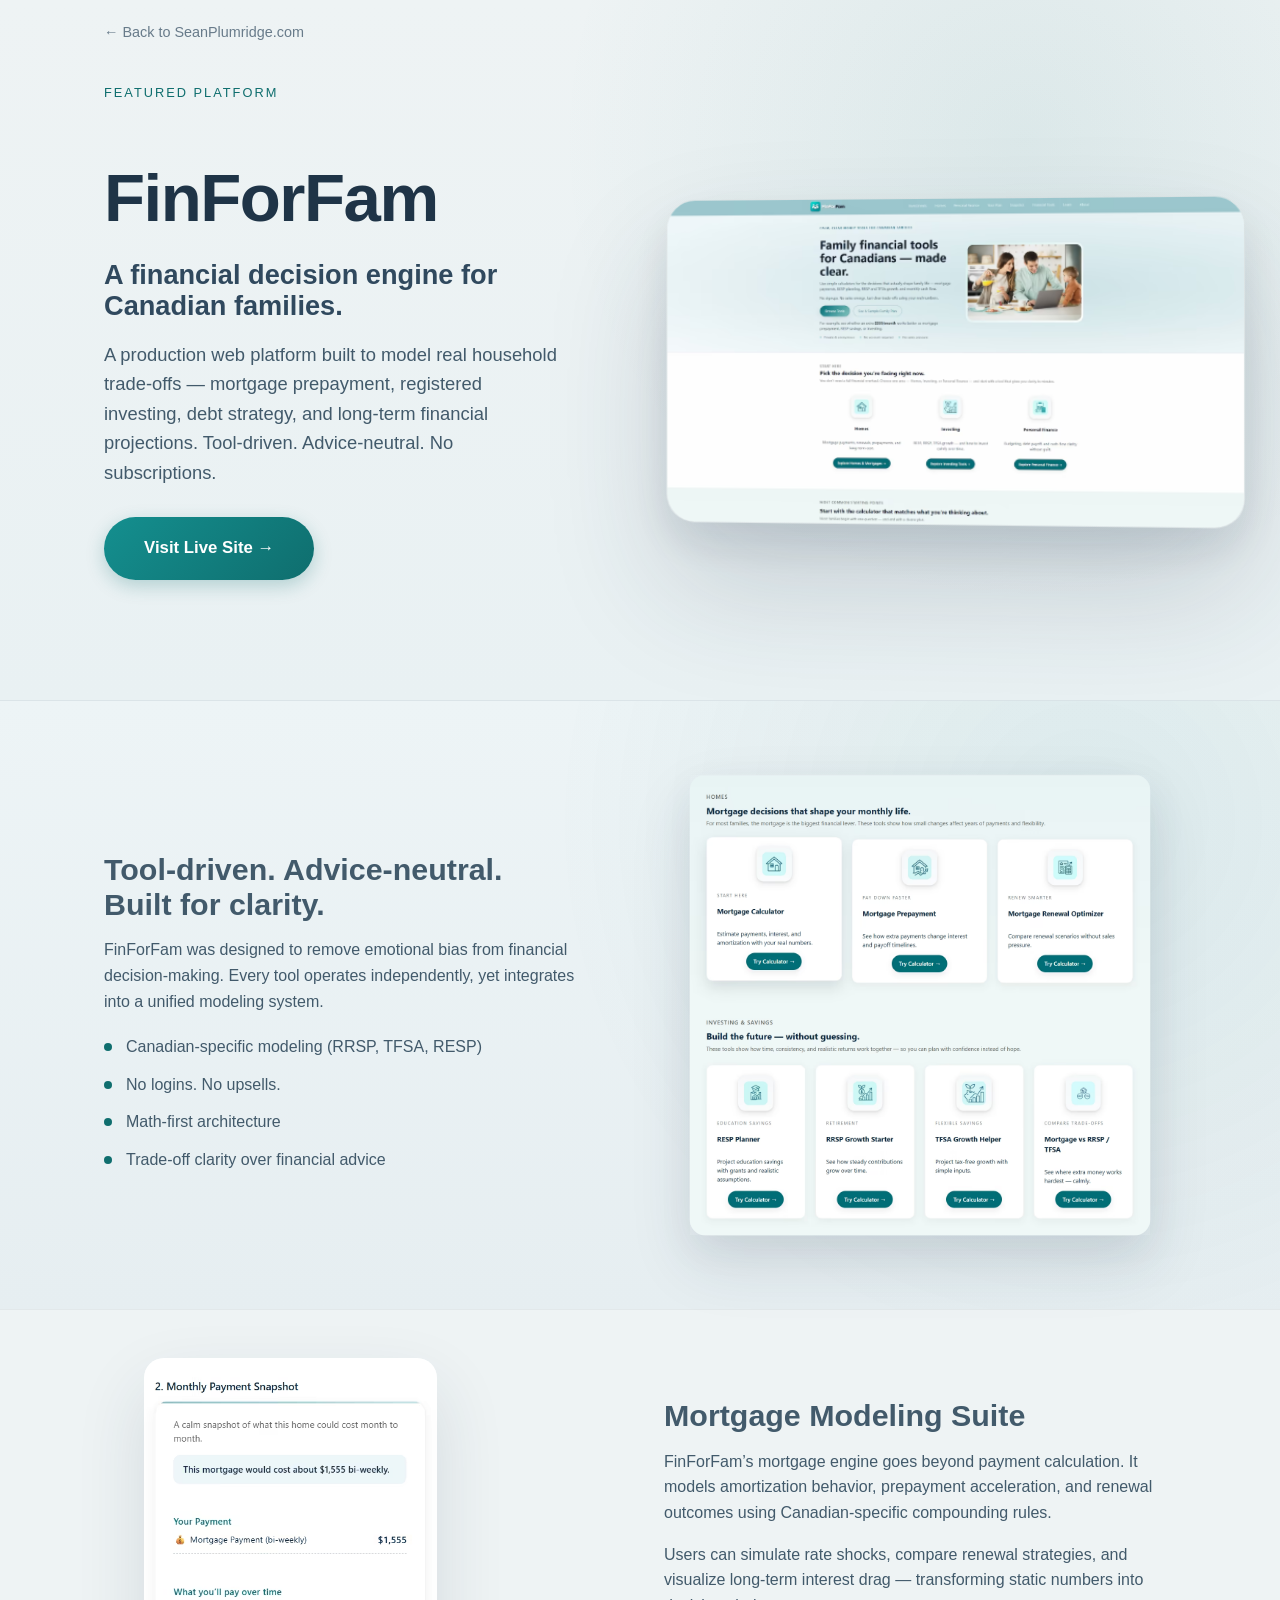
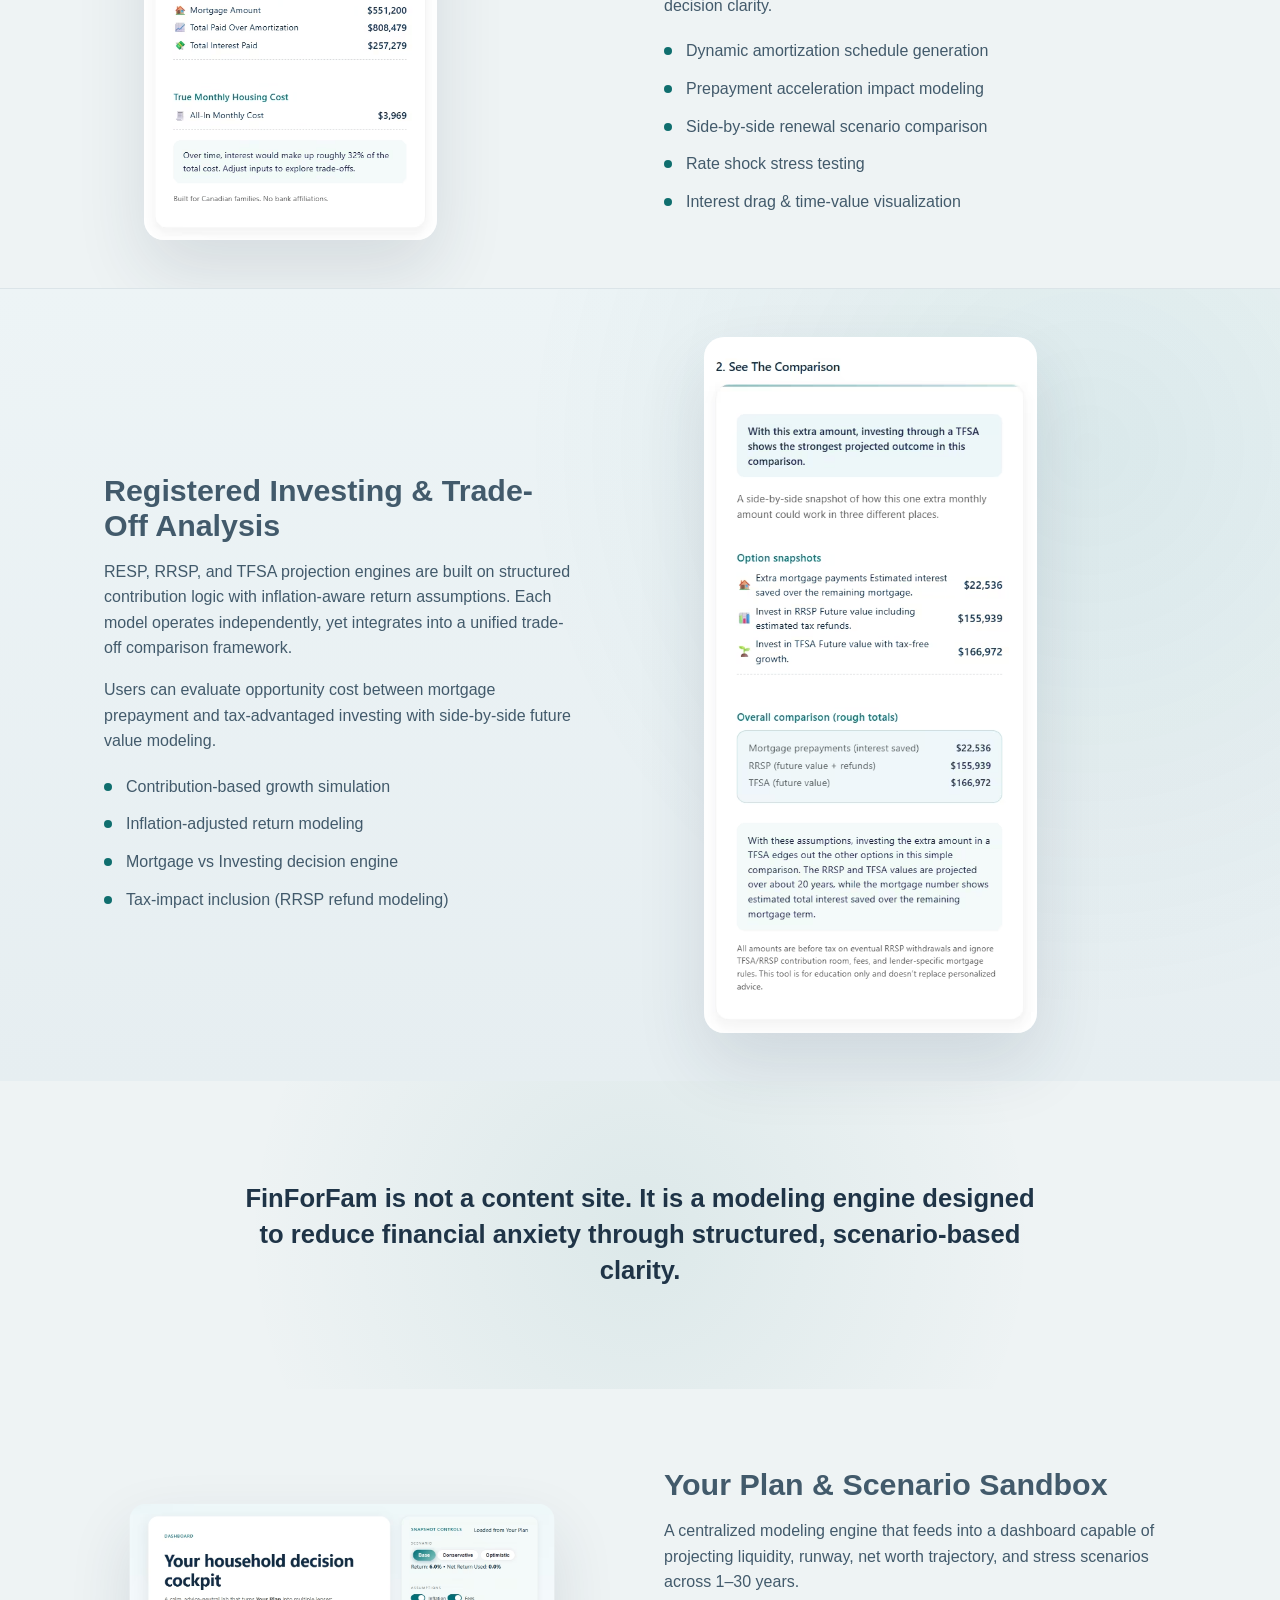
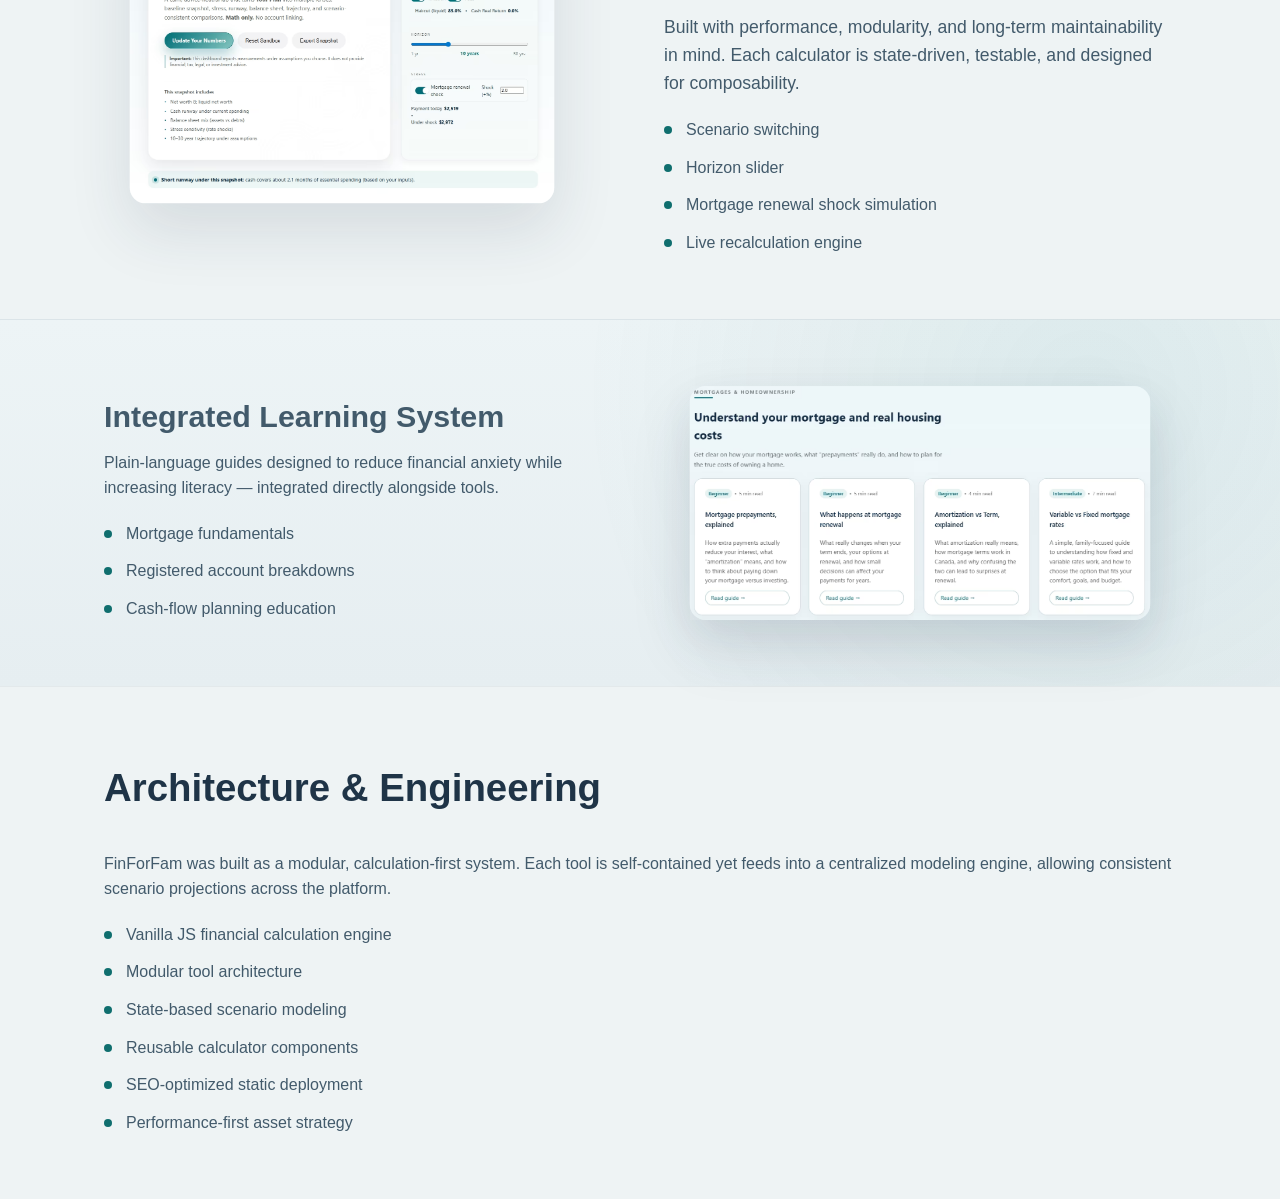
==== finforfam.html @ 91a21d4d "Updates Feb23" ====
<!doctype html>
<html lang="en">
<head>
  <meta charset="utf-8" />
  <meta name="viewport" content="width=device-width, initial-scale=1" />

  <title>FinForFam — Financial Decision Engine for Canadian Families</title>
  <meta name="description"
        content="FinForFam is a tool-driven financial platform for Canadian families. Mortgage modeling, RRSP & TFSA projections, household scenario sandbox, and advice-neutral financial clarity." />

  <link rel="stylesheet" href="fffstyles.css" />
</head>

<body>

<main>

    <header class="omr-header">
        <div class="container omr-header-inner">
        <a href="/" class="omr-back">← Back to SeanPlumridge.com</a>
        </div>
    </header>

  <!-- HERO -->
  <section class="section reveal hero-section">
    <div class="container hero-grid">

      <div class="hero-text">
        <p class="section-kicker">Featured Platform</p>
        <h1>FinForFam</h1>
        <h2 class="hero-subtitle">
          A financial decision engine for Canadian families.
        </h2>

        <p class="hero-lead">
          A production web platform built to model real household trade-offs —
          mortgage prepayment, registered investing, debt strategy,
          and long-term financial projections.
          Tool-driven. Advice-neutral. No subscriptions.
        </p>

        <div class="hero-actions">
          <a href="https://finforfam.ca" target="_blank" class="btn btn-primary">
            Visit Live Site →
          </a>
        </div>
      </div>

      <div class="hero-image">
        <img src="Images/finforfamHomePage2.avif"
             alt="FinForFam Homepage Interface">
      </div>

    </div>
  </section>



  <!-- PHILOSOPHY -->
  <section class="section reveal section-alt">
    <div class="container work-grid">

      <div>
        <h3>Tool-driven. Advice-neutral. Built for clarity.</h3>
        <p>
          FinForFam was designed to remove emotional bias from financial
          decision-making. Every tool operates independently, yet integrates
          into a unified modeling system.
        </p>

        <ul class="work-points reveal-stagger">
          <li>Canadian-specific modeling (RRSP, TFSA, RESP)</li>
          <li>No logins. No upsells.</li>
          <li>Math-first architecture</li>
          <li>Trade-off clarity over financial advice</li>
        </ul>
      </div>

      <div class="work-screenshot">
        <img src="Images/finforfamToolGrid.avif"
             alt="FinForFam Tool Grid">
      </div>

    </div>
  </section>



  <!-- MORTGAGE SUITE -->
  <section class="section reveal">
    <div class="container work-grid">

      <div class="work-screenshot-lower">
        <img src="Images/finforfamMortgageCalc.avif"
             alt="Mortgage Modeling Suite">
      </div>

      <div>
        <h3>Mortgage Modeling Suite</h3>
        <p>
            FinForFam’s mortgage engine goes beyond payment calculation.
            It models amortization behavior, prepayment acceleration,
            and renewal outcomes using Canadian-specific compounding rules.
        </p>

        <p>
            Users can simulate rate shocks, compare renewal strategies,
            and visualize long-term interest drag — transforming static
            numbers into decision clarity.
        </p>

        <ul class="work-points reveal-stagger">
            <li>Dynamic amortization schedule generation</li>
            <li>Prepayment acceleration impact modeling</li>
            <li>Side-by-side renewal scenario comparison</li>
            <li>Rate shock stress testing</li>
            <li>Interest drag & time-value visualization</li>
        </ul>
      </div>

    </div>
  </section>



  <!-- INVESTING -->
  <section class="section reveal section-alt">
    <div class="container work-grid">

      <div>
        <h3>Registered Investing & Trade-Off Analysis</h3>

        <p>
            RESP, RRSP, and TFSA projection engines are built on structured
            contribution logic with inflation-aware return assumptions.
            Each model operates independently, yet integrates into a unified
            trade-off comparison framework.
        </p>

        <p>
            Users can evaluate opportunity cost between mortgage prepayment
            and tax-advantaged investing with side-by-side future value modeling.
        </p>

        <ul class="work-points reveal-stagger">
            <li>Contribution-based growth simulation</li>
            <li>Inflation-adjusted return modeling</li>
            <li>Mortgage vs Investing decision engine</li>
            <li>Tax-impact inclusion (RRSP refund modeling)</li>
        </ul>
      </div>

      <div class="work-screenshot-lower">
        <img src="Images/finforfamMortvsInvest.avif"
             alt="Investing Tools">
      </div>

    </div>
  </section>

  <section class="emphasis-block">
    <div class="container">
        <p class="emphasis-text">
        FinForFam is not a content site.  
        It is a modeling engine designed to reduce financial anxiety through structured, scenario-based clarity.
        </p>
    </div>
    </section>

  <!-- DASHBOARD -->
  <section class="section reveal">
    <div class="container work-grid">

      <div class="work-screenshot">
        <img src="Images/finforfamDash.avif"
             alt="Financial Snapshot Dashboard">
      </div>

      <div>
        <h3>Your Plan & Scenario Sandbox</h3>
        <p>
          A centralized modeling engine that feeds into a dashboard
          capable of projecting liquidity, runway, net worth trajectory,
          and stress scenarios across 1–30 years.
        </p>

        <p class="engineering-lead">
            Built with performance, modularity, and long-term maintainability in mind.
            Each calculator is state-driven, testable, and designed for composability.
        </p>
        
        <ul class="work-points reveal-stagger">
          <li>Scenario switching</li>
          <li>Horizon slider</li>
          <li>Mortgage renewal shock simulation</li>
          <li>Live recalculation engine</li>
        </ul>
      </div>

    </div>
  </section>



  <!-- LEARNING -->
  <section class="section reveal section-alt">
    <div class="container work-grid">

      <div>
        <h3>Integrated Learning System</h3>
        <p>
          Plain-language guides designed to reduce financial anxiety
          while increasing literacy — integrated directly alongside tools.
        </p>

        <ul class="work-points reveal-stagger">
          <li>Mortgage fundamentals</li>
          <li>Registered account breakdowns</li>
          <li>Cash-flow planning education</li>
        </ul>
      </div>

      <div class="work-screenshot">
        <img src="Images/finforfamLearn.avif"
             alt="Learning Guides">
      </div>

    </div>
  </section>



  <!-- ENGINEERING -->
  <section class="section reveal">
    <div class="container">

      <div class="section-header">
        <h2>Architecture & Engineering</h2>
      </div>

      <p>
        FinForFam was built as a modular, calculation-first system.
        Each tool is self-contained yet feeds into a centralized modeling engine,
        allowing consistent scenario projections across the platform.
      </p>
      <ul class="work-points reveal-stagger">
        <li>Vanilla JS financial calculation engine</li>
        <li>Modular tool architecture</li>
        <li>State-based scenario modeling</li>
        <li>Reusable calculator components</li>
        <li>SEO-optimized static deployment</li>
        <li>Performance-first asset strategy</li>
      </ul>

    </div>
  </section>

</main>

    <script>
        const reveals = document.querySelectorAll('.reveal, .reveal-stagger');

        const observer = new IntersectionObserver(entries => {
        entries.forEach(entry => {
            if (entry.isIntersecting) {
            entry.target.classList.add('visible');
            observer.unobserve(entry.target);
            }
        });
        }, { threshold: 0.15 });

        reveals.forEach(el => observer.observe(el));
    </script>
</body>
</html>
---- fffstyles.css ----
/* ============================
   FINFORFAM PORTFOLIO STYLES
   ============================ */

/* ---------- Root Colors ---------- */

:root {
  --bg-main: #eef3f4;
  --bg-alt: #e3eaec;

  --navy: #1f3447;
  --navy-soft: #30495e;

  --teal: #0f6e6e;
  --teal-hover: #0b5b5b;

  --border-soft: #d5dee2;

  --text-body: #425a6b;
  --text-muted: #6c7f8d;

  --radius-lg: 18px;
  --radius-md: 12px;

  --space-container-x: 1.5rem;
}


/* ---------- Base ---------- */

* {
  box-sizing: border-box;
}

body {
  margin: 0;
  font-family: -apple-system, BlinkMacSystemFont, "Segoe UI",
               Roboto, Helvetica, Arial, sans-serif;
  background: var(--bg-main);
  color: var(--text-body);
  line-height: 1.6;
}

img {
  width: 100%;
  display: block;
  border-radius: var(--radius-md);
}


/* ---------- Layout ---------- */

.container {
  width: 100%;
  max-width: 1120px;
  margin: 0 auto;
  padding-inline: var(--space-container-x);
}

.section {
  padding: 48px 0;
  background: fixedlinear-gradient(
      180deg,
      #edf4f6 0%,
      #e6eef1 100%
    );;
}

.section-alt {
  background:
    radial-gradient(
      circle at 85% 20%,
      rgba(15,110,110,0.08),
      transparent 45%
    ),
    linear-gradient(
      180deg,
      #edf4f6 0%,
      #e6eef1 100%
    );
}


/* ---------- Header ---------- */

.site-header {
  position: absolute;
  width: 100%;
  z-index: 10;
  padding-top: 24px;
}

.header-inner {
  display: flex;
  justify-content: space-between;
  align-items: center;
}

.brand {
  font-weight: 600;
  color: var(--navy);
  text-decoration: none;
  font-size: 1.1rem;
}


/* ---------- Typography ---------- */

.section-kicker {
  text-transform: uppercase;
  letter-spacing: 2px;
  font-size: 0.8rem;
  color: var(--teal);
  margin-bottom: 18px;
}

.section-header h2 {
  font-size: 2.4rem;
  color: var(--navy);
  margin-bottom: 20px;
  font-weight: 700;
}

h3 {
  font-size: 1.9rem;
  font-weight: 700;
  margin-bottom: 12px;
}

.hero-lead {
  font-size: 1.15rem;
  max-width: 720px;
  margin-bottom: 30px;
  color: var(--navy-soft);
}


/* ---------- Buttons ---------- */

.btn {
  display: inline-block;
  padding: 14px 28px;
  border-radius: 999px;
  font-weight: 600;
  text-decoration: none;
  transition: all 0.25s ease;
}

.btn-primary {
  background: linear-gradient(135deg, #148f8f, #0f6e6e);
  color: white;
  box-shadow: 0 6px 18px rgba(15, 110, 110, 0.25);
}

.btn-primary:hover {
  background: linear-gradient(135deg, #0f6e6e, #0b5b5b);
  transform: translateY(-2px);
}


/* ---------- Grid Layout ---------- */

.work-grid {
  display: grid;
  grid-template-columns: 1fr 1fr;
  gap: 48px;
  align-items: center;
}

.work-grid > div {
  position: relative;
}

.work-grid > div:first-child {
  padding-right: 40px;
}

/* ---------- Screenshot Styling ---------- */

.work-screenshot {
  padding: 0;
  border: none;
  background: none;
  scale: 90%;
}

.work-screenshot img {
  border-radius: 18px;
  box-shadow:
    0 30px 70px rgba(31,52,71,0.12);
  transition: transform 0.4s ease, box-shadow 0.4s ease;
}

.work-screenshot img:hover {
  transform: translateY(-4px);
  box-shadow:
    0 40px 90px rgba(31,52,71,0.18);
}

.work-screenshot-lower {
  padding: 0;
  border: none;
  background: none;
  width: 65%;
  height: auto;
  margin-left: 40px;
}

.work-screenshot-lower img {
  border-radius: 20px;
  box-shadow:
    0 30px 70px rgba(31,52,71,0.12);
  transition: transform 0.4s ease, box-shadow 0.4s ease;
}

.work-screenshot-lower img:hover {
  transform: translateY(-4px);
  box-shadow:
    0 40px 90px rgba(31,52,71,0.18);
}


/* ---------- Lists ---------- */

.work-points {
  list-style: none;
  padding: 0;
  margin-top: 20px;
}

.work-points li {
  margin-bottom: 12px;
  padding-left: 22px;
  position: relative;
}

.work-points li::before {
  content: "";
  width: 8px;
  height: 8px;
  background: var(--teal);
  border-radius: 50%;
  position: absolute;
  left: 0;
  top: 9px;
}


/* ---------- Footer CTA Section ---------- */

.hero-actions {
  margin-top: 30px;
}


/* ---------- Subtle Polish ---------- */

.section-header {
  margin-bottom: 40px;
}

.section-alt .work-screenshot {
  box-shadow: 0 15px 40px rgba(31, 52, 71, 0.05);
}


/* ---------- Responsive ---------- */

@media (max-width: 900px) {

  .work-grid {
    grid-template-columns: 1fr;
  }

  .section {
    padding: 60px 0;
  }

  .section-header h2 {
    font-size: 2rem;
  }
}

.section p {
  margin-bottom: 16px;
}

.section + .section {
  border-top: 1px solid rgba(31,52,71,0.05);
}
/* ============================
   PREMIUM HERO
   ============================ */

.hero-section {
  padding-top: clamp(80px, 8vh, 110px);
  padding-bottom: clamp(120px, 12vh, 160px);
  position: relative;
  overflow: hidden;
  background:
    radial-gradient(circle at 80% 20%, rgba(15,110,110,0.08), transparent 40%),
    linear-gradient(180deg, #eef3f4 0%, #e9f1f3 100%);
}

.hero-grid {
  display: grid;
  grid-template-columns: 1.05fr 1.15fr;
  gap: 110px;
  align-items: center;
}

/* Typography */
.hero-text {
  margin-top: -10px;
}

.hero-text h1 {
  font-size: 4.2rem;
  font-weight: 800;
  letter-spacing: -1.5px;
  margin-bottom: 6px;
  color: var(--navy);
}

.hero-subtitle {
  font-size: 1.7rem;
  margin-bottom: 14px;
  font-weight: 600;
  color: var(--navy-soft);
  max-width: 600px;
}

.hero-lead {
  font-size: 1.15rem;
  max-width: 560px;
  margin-bottom: 40px;
  color: var(--text-body);
}

/* Screenshot */

.hero-image {
  position: relative;
  transform: scale(1.05);
}

.hero-image img {
  border-radius: 28px;
  border: 1px solid rgba(0,0,0,0.04);
  box-shadow:
    0 60px 120px rgba(31,52,71,0.18),
    0 20px 40px rgba(31,52,71,0.10);
  transform: perspective(1400px) rotateY(-5deg) translateY(30px);
  transition: 0.5s ease;
  width: 110%;
  height: auto;
}

.hero-image img:hover {
  transform: perspective(1400px) rotateY(-2deg) translateY(15px);
}

/* Stronger CTA */

.hero-actions .btn-primary {
  padding: 18px 40px;
  font-size: 1.05rem;
}

h1, h2, h3 {
  line-height: 1.15;
}

p {
  font-size: 1rem;
}

/* Back link */

/* Header */
.omr-header {
  position: absolute;
  width: 100%;
  z-index: 10;
  padding-top: 1.2rem;
}

.omr-back {
  font-size: 0.9rem;
  text-decoration: none;
  color: var(--navy-soft);
  opacity: 0.7;
  transition: opacity 0.3s ease;
}

.omr-back:hover {
  opacity: 1;
}

/* ===== Scroll Reveal ===== */

.reveal {
  opacity: 0;
  transform: translateY(30px);
  transition: opacity 0.8s ease, transform 0.8s ease;
}

.reveal.visible {
  opacity: 1;
  transform: translateY(0);
}

/* Stagger for child elements */
.reveal-stagger > * {
  opacity: 0;
  transform: translateY(20px);
  transition: opacity 0.6s ease, transform 0.6s ease;
}

.reveal-stagger.visible > * {
  opacity: 1;
  transform: translateY(0);
}

.reveal-stagger.visible > *:nth-child(1) { transition-delay: 0.05s; }
.reveal-stagger.visible > *:nth-child(2) { transition-delay: 0.12s; }
.reveal-stagger.visible > *:nth-child(3) { transition-delay: 0.18s; }
.reveal-stagger.visible > *:nth-child(4) { transition-delay: 0.24s; }
.reveal-stagger.visible > *:nth-child(5) { transition-delay: 0.30s; }

.emphasis-block {
  padding: 100px 0;
  text-align: center;
  background:
    radial-gradient(circle at 50% 50%, rgba(15,110,110,0.08), transparent 60%);
}

.emphasis-text {
  font-size: 1.6rem;
  font-weight: 600;
  color: var(--navy);
  max-width: 800px;
  margin: 0 auto;
  line-height: 1.4;
}

.engineering-lead {
  font-size: 1.1rem;
  max-width: 720px;
  margin-bottom: 28px;
}
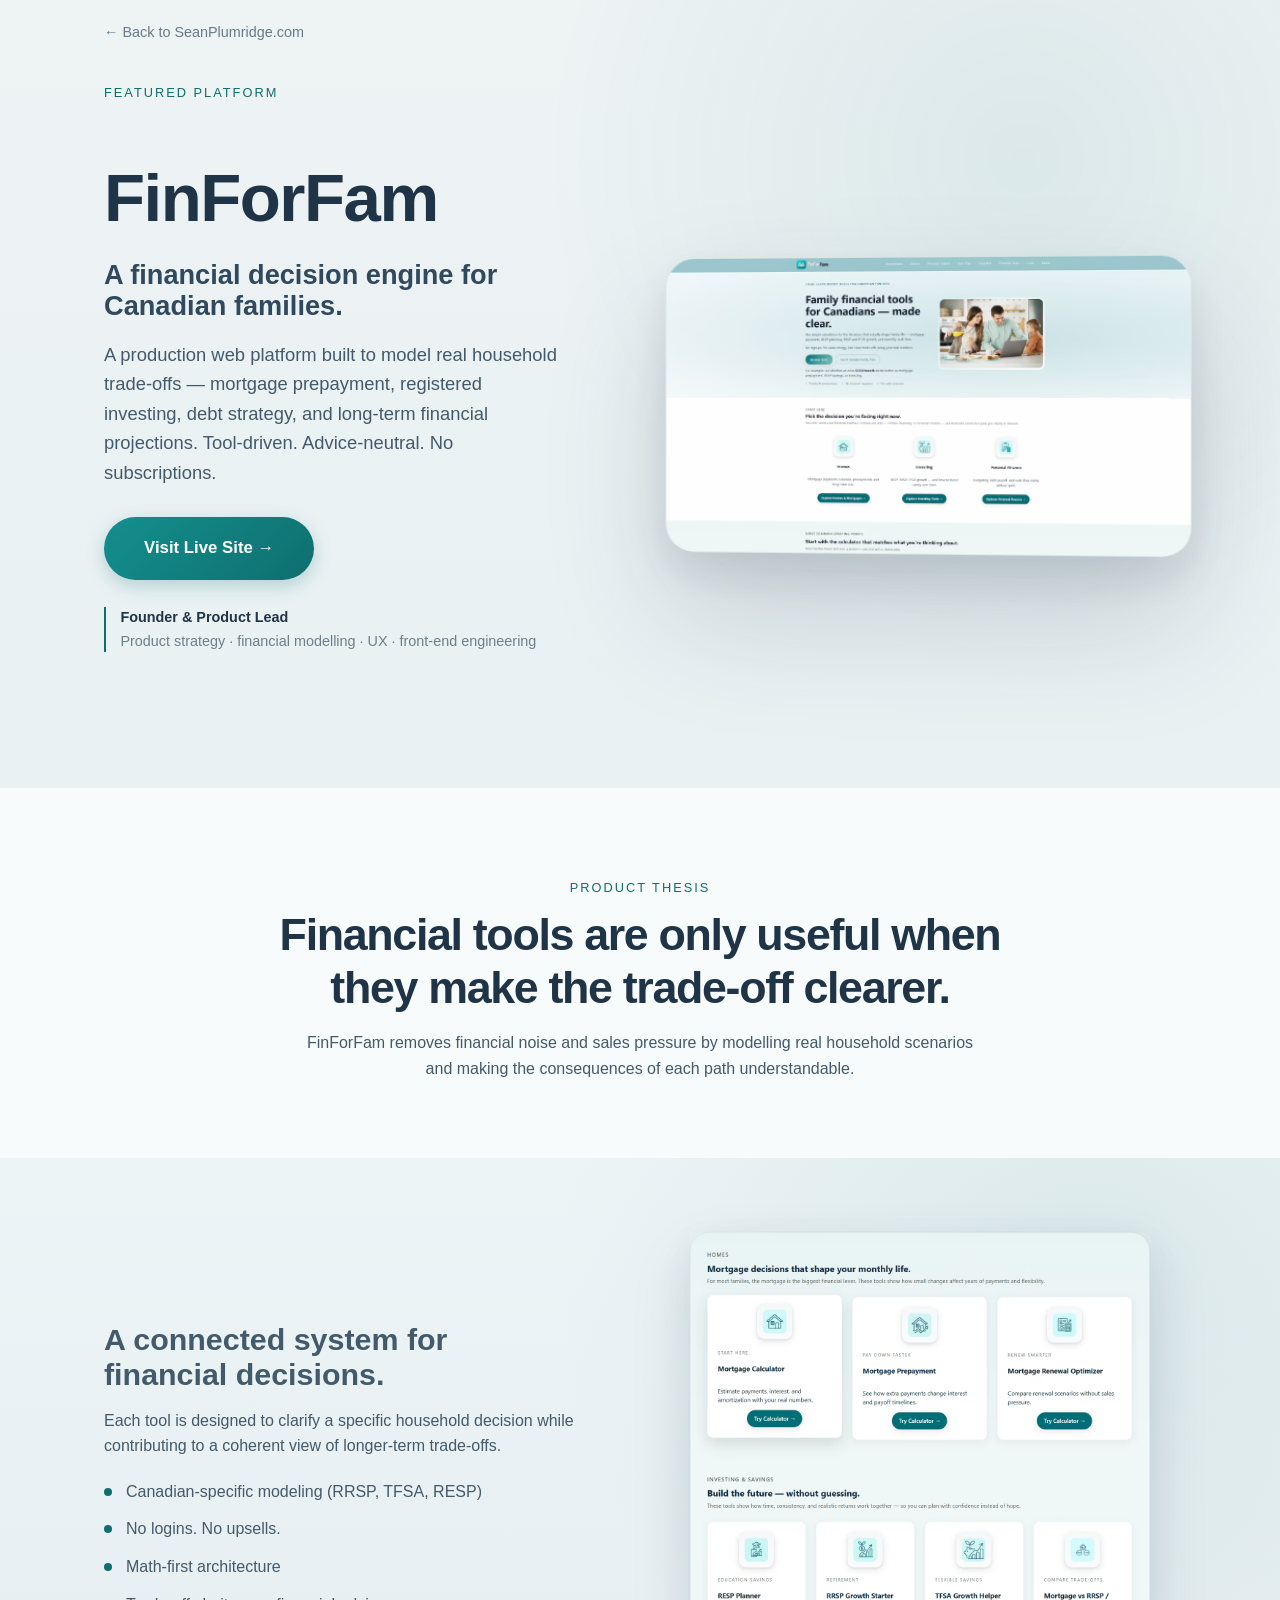
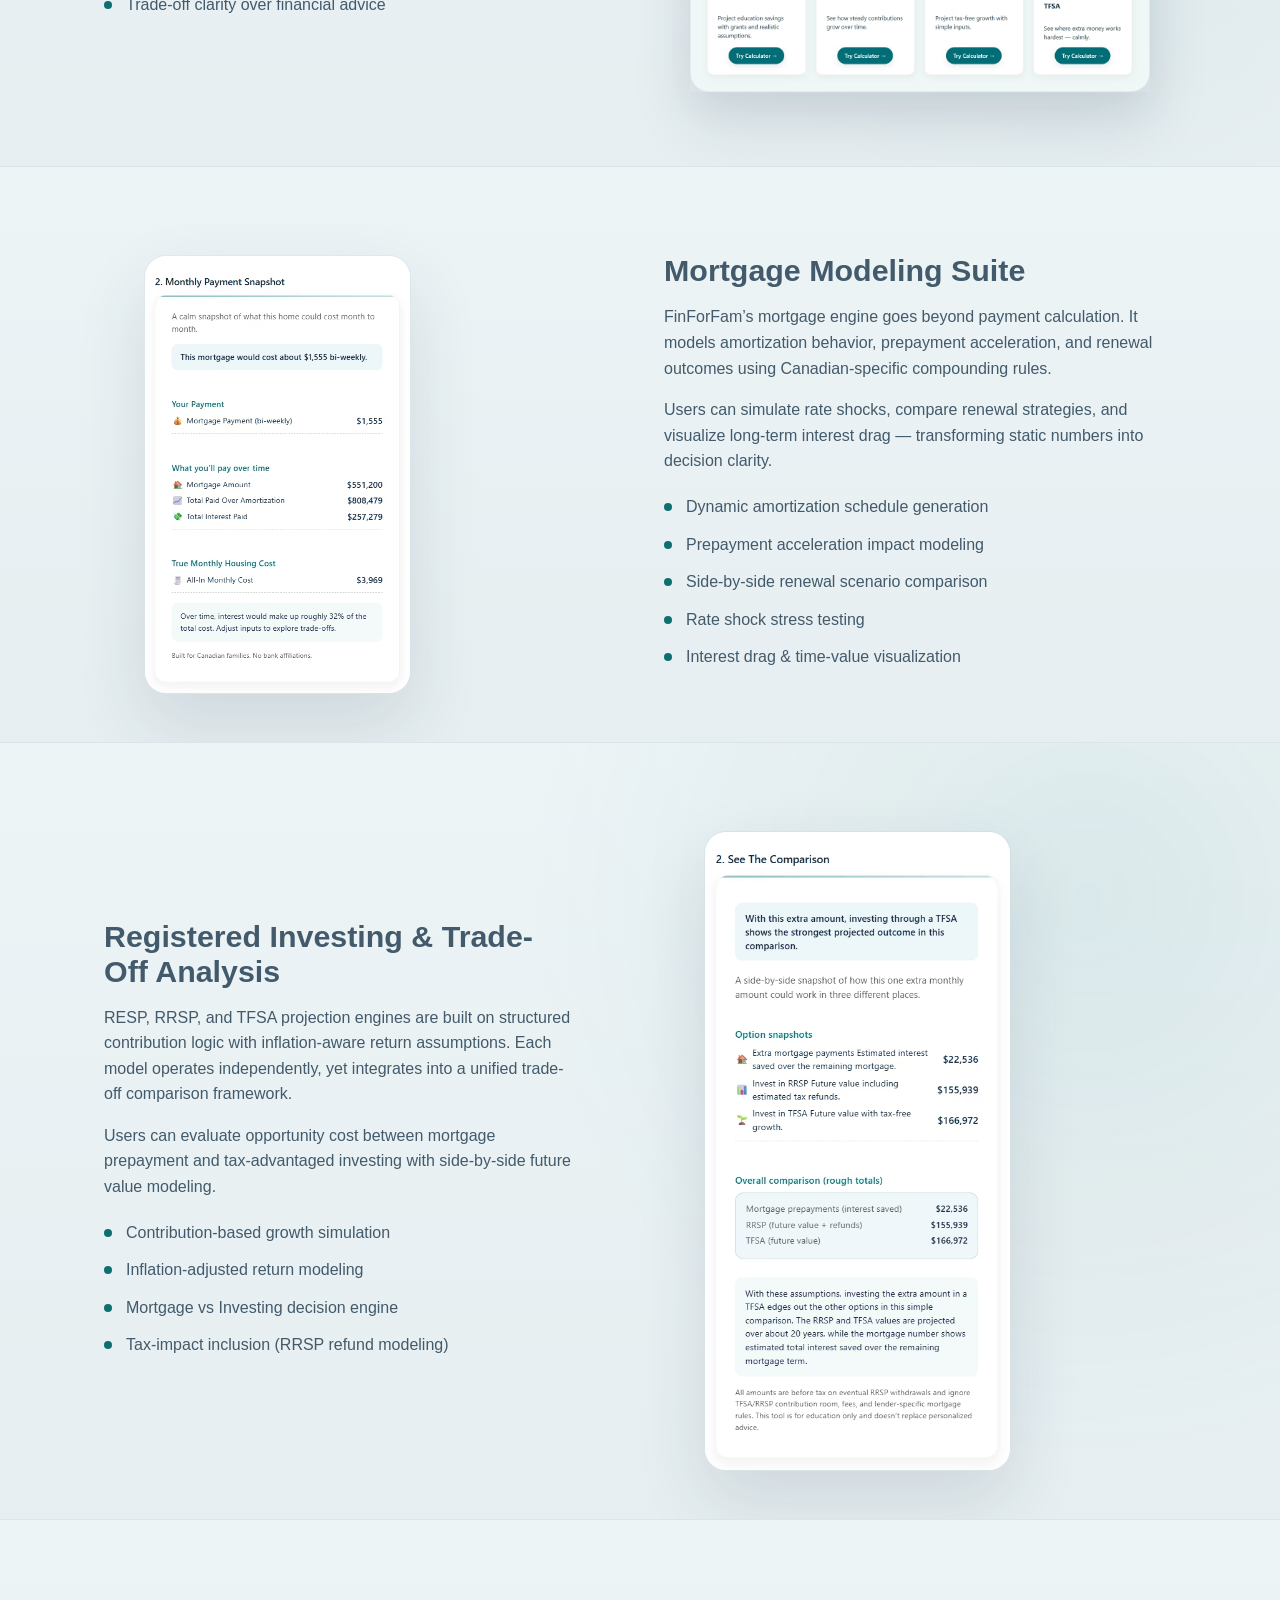
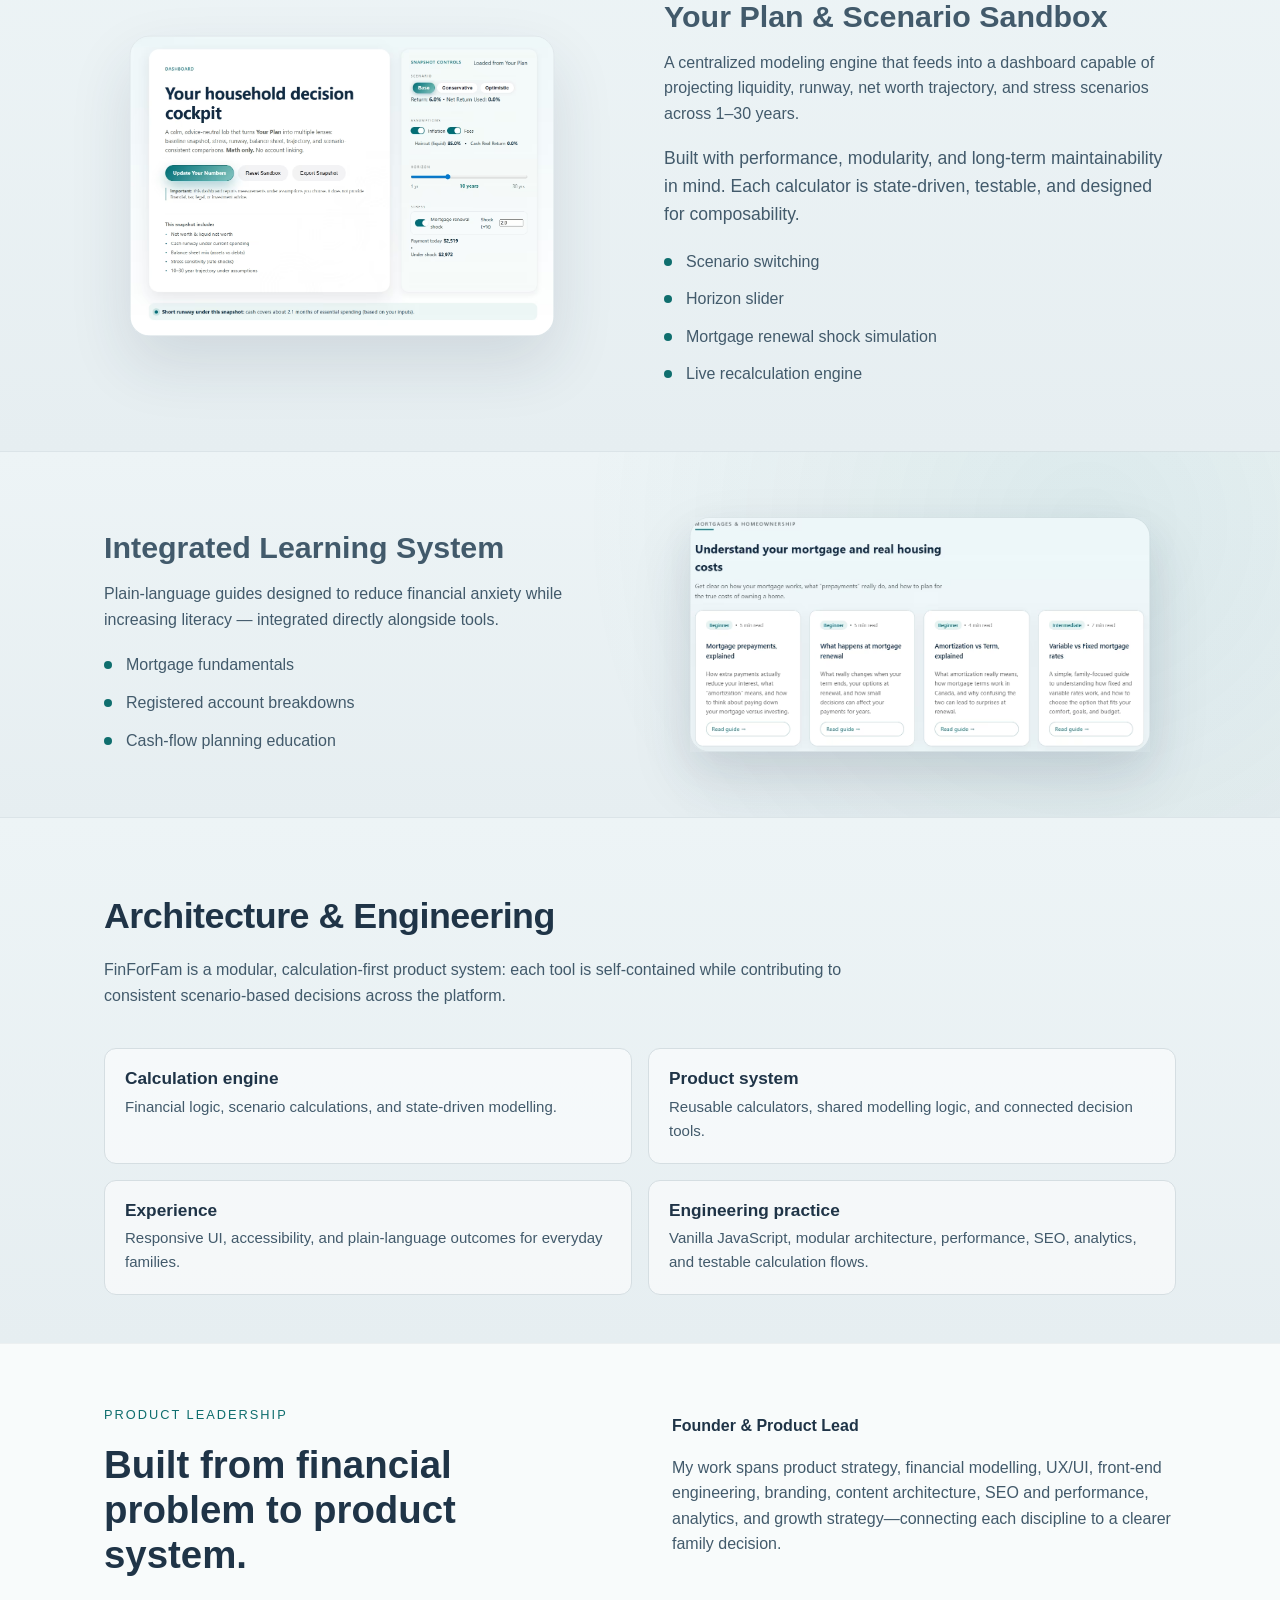
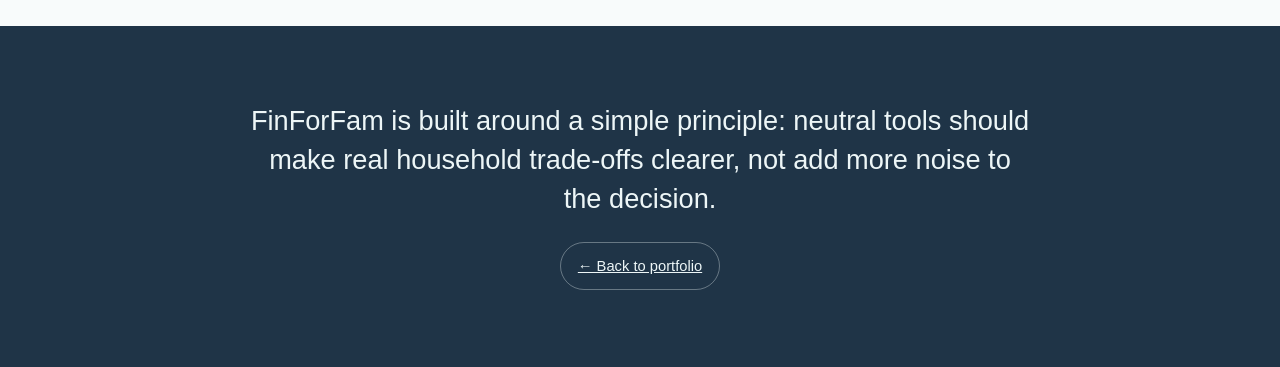
==== commit 9df52e94: "feat(portfolio): add SPP case study and refresh flagship work" ====
--- a/finforfam.html
+++ b/finforfam.html
@@ -40,10 +40,11 @@
         </p>
 
         <div class="hero-actions">
-          <a href="https://finforfam.ca" target="_blank" class="btn btn-primary">
+          <a href="https://finforfam.ca" target="_blank" rel="noopener" class="btn btn-primary">
             Visit Live Site →
           </a>
         </div>
+        <p class="fff-role-line"><strong>Founder &amp; Product Lead</strong><span>Product strategy · financial modelling · UX · front-end engineering</span></p>
       </div>
 
       <div class="hero-image">
@@ -54,18 +55,24 @@
     </div>
   </section>
 
-
+  <!-- PRODUCT THESIS -->
+  <section class="fff-thesis reveal">
+    <div class="container">
+      <p class="section-kicker">Product thesis</p>
+      <h2>Financial tools are only useful when they make the trade-off clearer.</h2>
+      <p>FinForFam removes financial noise and sales pressure by modelling real household scenarios and making the consequences of each path understandable.</p>
+    </div>
+  </section>
 
   <!-- PHILOSOPHY -->
   <section class="section reveal section-alt">
     <div class="container work-grid">
 
       <div>
-        <h3>Tool-driven. Advice-neutral. Built for clarity.</h3>
-        <p>
-          FinForFam was designed to remove emotional bias from financial
-          decision-making. Every tool operates independently, yet integrates
-          into a unified modeling system.
+        <h3>A connected system for financial decisions.</h3>
+        <p>
+          Each tool is designed to clarify a specific household decision while
+          contributing to a coherent view of longer-term trade-offs.
         </p>
 
         <ul class="work-points reveal-stagger">
@@ -158,15 +165,6 @@
     </div>
   </section>
 
-  <section class="emphasis-block">
-    <div class="container">
-        <p class="emphasis-text">
-        FinForFam is not a content site.  
-        It is a modeling engine designed to reduce financial anxiety through structured, scenario-based clarity.
-        </p>
-    </div>
-    </section>
-
   <!-- DASHBOARD -->
   <section class="section reveal">
     <div class="container work-grid">
@@ -231,27 +229,42 @@
 
 
   <!-- ENGINEERING -->
-  <section class="section reveal">
+  <section class="section reveal fff-architecture">
     <div class="container">
 
-      <div class="section-header">
+      <div class="section-header fff-section-intro">
         <h2>Architecture & Engineering</h2>
-      </div>
-
-      <p>
-        FinForFam was built as a modular, calculation-first system.
-        Each tool is self-contained yet feeds into a centralized modeling engine,
-        allowing consistent scenario projections across the platform.
-      </p>
-      <ul class="work-points reveal-stagger">
-        <li>Vanilla JS financial calculation engine</li>
-        <li>Modular tool architecture</li>
-        <li>State-based scenario modeling</li>
-        <li>Reusable calculator components</li>
-        <li>SEO-optimized static deployment</li>
-        <li>Performance-first asset strategy</li>
-      </ul>
-
+        <p>FinForFam is a modular, calculation-first product system: each tool is self-contained while contributing to consistent scenario-based decisions across the platform.</p>
+      </div>
+
+      <div class="fff-architecture-grid">
+        <article><h3>Calculation engine</h3><p>Financial logic, scenario calculations, and state-driven modelling.</p></article>
+        <article><h3>Product system</h3><p>Reusable calculators, shared modelling logic, and connected decision tools.</p></article>
+        <article><h3>Experience</h3><p>Responsive UI, accessibility, and plain-language outcomes for everyday families.</p></article>
+        <article><h3>Engineering practice</h3><p>Vanilla JavaScript, modular architecture, performance, SEO, analytics, and testable calculation flows.</p></article>
+      </div>
+
+    </div>
+  </section>
+
+  <!-- PRODUCT LEADERSHIP -->
+  <section class="section reveal fff-leadership">
+    <div class="container fff-leadership-grid">
+      <div>
+        <p class="section-kicker">Product leadership</p>
+        <h2>Built from financial problem to product system.</h2>
+      </div>
+      <div>
+        <p class="fff-role-title">Founder &amp; Product Lead</p>
+        <p>My work spans product strategy, financial modelling, UX/UI, front-end engineering, branding, content architecture, SEO and performance, analytics, and growth strategy—connecting each discipline to a clearer family decision.</p>
+      </div>
+    </div>
+  </section>
+
+  <section class="fff-closing">
+    <div class="container">
+      <p>FinForFam is built around a simple principle: neutral tools should make real household trade-offs clearer, not add more noise to the decision.</p>
+      <a href="/" class="fff-closing-link">← Back to portfolio</a>
     </div>
   </section>
 
@@ -272,4 +285,4 @@
         reveals.forEach(el => observer.observe(el));
     </script>
 </body>
-</html>+</html>
--- a/fffstyles.css
+++ b/fffstyles.css
@@ -59,7 +59,7 @@
 
 .section {
   padding: 48px 0;
-  background: fixedlinear-gradient(
+  background: linear-gradient(
       180deg,
       #edf4f6 0%,
       #e6eef1 100%
@@ -115,7 +115,8 @@
 }
 
 .section-header h2 {
-  font-size: 2.4rem;
+  font-size: clamp(2rem, 2.8vw, 2.6rem);
+  letter-spacing: -0.5px;
   color: var(--navy);
   margin-bottom: 20px;
   font-weight: 700;
@@ -201,7 +202,9 @@
   padding: 0;
   border: none;
   background: none;
-  width: 65%;
+  width: 60%;
+  max-width: 600px;
+  margin: 40px auto 0;;
   height: auto;
   margin-left: 40px;
 }
@@ -352,7 +355,7 @@
     0 20px 40px rgba(31,52,71,0.10);
   transform: perspective(1400px) rotateY(-5deg) translateY(30px);
   transition: 0.5s ease;
-  width: 110%;
+  width: 100%;
   height: auto;
 }
 
@@ -448,4 +451,273 @@
   font-size: 1.1rem;
   max-width: 720px;
   margin-bottom: 28px;
-}+}
+
+@media (max-width: 900px) {
+  .section {
+    padding-block: 72px;
+  }
+}
+
+@media (max-width: 900px) {
+
+  .hero-grid {
+    grid-template-columns: 1fr;
+    gap: 60px;
+  }
+
+  .hero-text h1 {
+    font-size: 2.6rem;
+    letter-spacing: -1px;
+  }
+
+  .hero-subtitle {
+    font-size: 1.4rem;
+  }
+
+  .container {
+    padding-inline: 1.4rem;
+  }
+
+  .work-screenshot-lower {
+    width: 100%;
+    margin-left: 0;
+  }
+}
+
+.work-screenshot img,
+.work-screenshot-lower img {
+  border-radius: 22px;
+  border: 1px solid rgba(31,52,71,0.06);
+}
+
+@media (max-width: 900px) {
+
+  .work-screenshot,
+  .work-screenshot-lower,
+  .hero-image {
+    width: 100%;
+    margin: 0 auto;
+    text-align: center;
+  }
+
+  .work-screenshot img,
+  .work-screenshot-lower img,
+  .hero-image img {
+    width: 100%;
+    margin: 0 auto;
+  }
+}
+
+@media (max-width: 900px) {
+
+  .work-grid {
+    grid-template-columns: 1fr;
+  }
+
+}
+
+@media (max-width: 900px) {
+
+  .work-grid {
+    gap: 60px;
+  }
+
+  .section p {
+    font-size: 1.05rem;
+  }
+
+}
+
+@media (max-width: 900px) {
+
+  .work-screenshot img,
+  .work-screenshot-lower img {
+    box-shadow: 0 25px 60px rgba(31,52,71,0.12);
+  }
+
+}
+
+@media (max-width: 900px) {
+
+  .section-alt .work-grid {
+    grid-template-columns: 1fr;
+  }
+
+}
+
+@media (max-width: 900px) {
+
+  .work-grid {
+    grid-template-columns: 1fr;
+    gap: 60px;
+  }
+
+  .work-screenshot,
+  .work-screenshot-lower {
+    order: 2;
+  }
+
+  .work-grid > div:not(.work-screenshot):not(.work-screenshot-lower) {
+    order: 1;
+  }
+
+}
+
+@media (min-width: 901px) {
+  .work-grid > div:first-child {
+    padding-right: 40px;
+  }
+}
+
+/* ============================
+   CASE-STUDY SYSTEM
+   ============================ */
+
+a:focus-visible {
+  outline: 3px solid rgba(15, 110, 110, 0.42);
+  outline-offset: 4px;
+}
+
+.fff-role-line {
+  display: grid;
+  gap: 0.2rem;
+  margin: 1.7rem 0 0;
+  padding-left: 0.9rem;
+  border-left: 2px solid var(--teal);
+  color: var(--text-muted);
+  font-size: 0.9rem;
+  line-height: 1.45;
+}
+
+.fff-role-line strong,
+.fff-role-title {
+  color: var(--navy);
+  font-weight: 700;
+}
+
+.fff-thesis {
+  padding: clamp(3.5rem, 6vw, 5.5rem) 0;
+  text-align: center;
+  background: #f8fbfb;
+}
+
+.fff-thesis .container {
+  max-width: 840px;
+}
+
+.fff-thesis .section-kicker {
+  margin-bottom: 0.65rem;
+}
+
+.fff-thesis h2 {
+  margin: 0 auto 1rem;
+  max-width: 760px;
+  color: var(--navy);
+  font-size: clamp(2rem, 3.5vw, 3rem);
+  line-height: 1.18;
+  letter-spacing: -0.03em;
+}
+
+.fff-thesis p:last-child {
+  max-width: 680px;
+  margin: 0 auto;
+  color: var(--text-body);
+}
+
+.fff-section-intro {
+  max-width: 760px;
+}
+
+.fff-section-intro p {
+  color: var(--text-body);
+}
+
+.fff-architecture-grid {
+  display: grid;
+  gap: 1rem;
+}
+
+.fff-architecture-grid article {
+  padding: 1.25rem;
+  border: 1px solid var(--border-soft);
+  border-radius: var(--radius-md);
+  background: rgba(255, 255, 255, 0.58);
+}
+
+.fff-architecture-grid h3 {
+  margin: 0 0 0.35rem;
+  color: var(--navy);
+  font-size: 1.08rem;
+}
+
+.fff-architecture-grid p {
+  margin: 0;
+  color: var(--text-body);
+  font-size: 0.94rem;
+}
+
+.fff-leadership {
+  background: #f8fbfb;
+}
+
+.fff-leadership-grid {
+  display: grid;
+  gap: 2rem;
+  align-items: center;
+}
+
+.fff-leadership h2 {
+  margin: 0;
+  color: var(--navy);
+  font-size: clamp(2rem, 3vw, 2.6rem);
+  line-height: 1.18;
+}
+
+.fff-leadership-grid > div:last-child {
+  max-width: 560px;
+  color: var(--text-body);
+}
+
+.fff-role-title {
+  margin-bottom: 0.55rem;
+}
+
+.fff-closing {
+  padding: clamp(3.5rem, 6vw, 5rem) 0;
+  text-align: center;
+  background: var(--navy);
+  color: #edf6f7;
+}
+
+.fff-closing p {
+  max-width: 780px;
+  margin: 0 auto 1.5rem;
+  font-size: clamp(1.25rem, 2.5vw, 1.7rem);
+  line-height: 1.42;
+}
+
+.fff-closing-link {
+  display: inline-flex;
+  padding: 0.7rem 1.05rem;
+  border: 1px solid rgba(237, 246, 247, 0.35);
+  border-radius: 999px;
+  color: #edf6f7;
+  font-size: 0.92rem;
+}
+
+.fff-closing-link:hover {
+  border-color: #fff;
+  background: rgba(255, 255, 255, 0.08);
+}
+
+@media (min-width: 760px) {
+  .fff-architecture-grid {
+    grid-template-columns: repeat(2, minmax(0, 1fr));
+  }
+
+  .fff-leadership-grid {
+    grid-template-columns: repeat(2, minmax(0, 1fr));
+    gap: clamp(2rem, 5vw, 5rem);
+  }
+}
